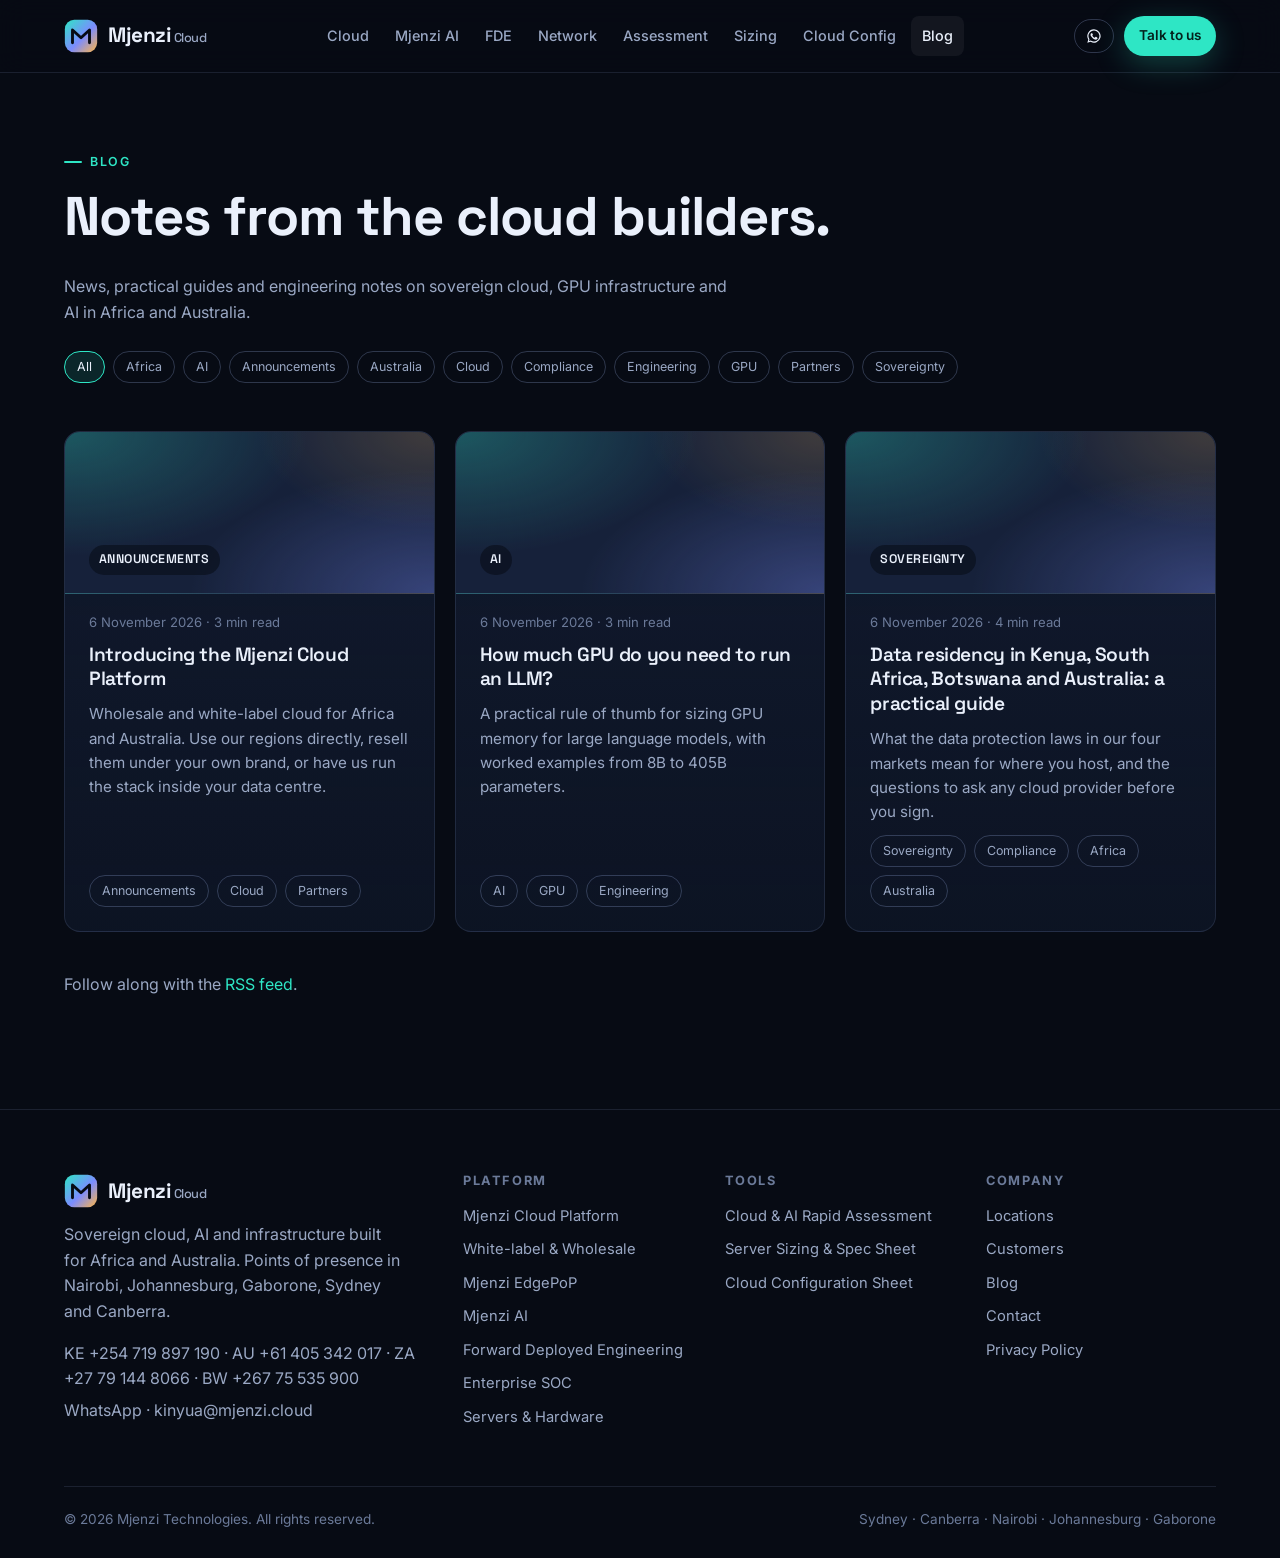
==== blog/index.html @ 6592f10e "Add Mjenzi Cloud Platform page (white-label, wholesale, EdgePoP) and Markdown blog with 3 posts, RSS" ====
<!doctype html>
<html lang="en">
<head>
  <meta charset="utf-8">
  <meta name="viewport" content="width=device-width, initial-scale=1">
  <title>Blog — Mjenzi Cloud</title>
  <meta name="description" content="News, guides and engineering notes on cloud, GPU and AI infrastructure in Africa and Australia.">
  <link rel="icon" href="/assets/favicon.svg" type="image/svg+xml">
  <link rel="canonical" href="https://mjenzi.cloud/blog/">
  <link rel="alternate" type="application/rss+xml" title="Mjenzi Cloud blog" href="/blog/feed.xml">
  <meta property="og:type" content="website">
  <meta property="og:title" content="Blog — Mjenzi Cloud">
  <meta property="og:description" content="News, guides and engineering notes on cloud, GPU and AI infrastructure in Africa and Australia.">
  <meta property="og:url" content="https://mjenzi.cloud/blog/">
  <meta name="twitter:card" content="summary_large_image">
  <link rel="preconnect" href="https://fonts.googleapis.com">
  <link rel="preconnect" href="https://fonts.gstatic.com" crossorigin>
  <link href="https://fonts.googleapis.com/css2?family=Inter:wght@400;500;600;700&family=Space+Grotesk:wght@500;600;700&display=swap" rel="stylesheet">
  <link rel="stylesheet" href="/assets/styles.css?v=20261106b">
</head>
<body data-page="blog">
<section class="tool-hero">
  <div class="wrap">
    <div class="eyebrow">Blog</div>
    <h1 style="font-size:clamp(2.2rem,5vw,3.4rem)">Notes from the cloud builders.</h1>
    <p style="max-width:680px">News, practical guides and engineering notes on sovereign cloud, GPU infrastructure and AI in Africa and Australia.</p>
    <div class="tchips filters" role="group" aria-label="Filter by topic"><button class="tchip active" data-tag="">All</button><button class="tchip" data-tag="africa">Africa</button><button class="tchip" data-tag="ai">AI</button><button class="tchip" data-tag="announcements">Announcements</button><button class="tchip" data-tag="australia">Australia</button><button class="tchip" data-tag="cloud">Cloud</button><button class="tchip" data-tag="compliance">Compliance</button><button class="tchip" data-tag="engineering">Engineering</button><button class="tchip" data-tag="gpu">GPU</button><button class="tchip" data-tag="partners">Partners</button><button class="tchip" data-tag="sovereignty">Sovereignty</button></div>
  </div>
</section>
<section style="padding-top:12px">
  <div class="wrap">
    <div class="grid g3 post-grid" id="posts">
      <a class="card post-card reveal" href="/blog/introducing-mjenzi-cloud-platform.html" data-tags="announcements cloud partners">
        <div class="post-cover gen" aria-hidden="true"><span>Announcements</span></div>
        <div class="post-meta"><time datetime="2026-11-06">6 November 2026</time> · 3 min read</div>
        <h3>Introducing the Mjenzi Cloud Platform</h3>
        <p>Wholesale and white-label cloud for Africa and Australia. Use our regions directly, resell them under your own brand, or have us run the stack inside your data centre.</p>
        <div class="tchips"><span class="tchip">Announcements</span><span class="tchip">Cloud</span><span class="tchip">Partners</span></div>
      </a>
      <a class="card post-card reveal" href="/blog/how-much-gpu-do-you-need-to-run-an-llm.html" data-tags="ai gpu engineering">
        <div class="post-cover gen" aria-hidden="true"><span>AI</span></div>
        <div class="post-meta"><time datetime="2026-11-06">6 November 2026</time> · 3 min read</div>
        <h3>How much GPU do you need to run an LLM?</h3>
        <p>A practical rule of thumb for sizing GPU memory for large language models, with worked examples from 8B to 405B parameters.</p>
        <div class="tchips"><span class="tchip">AI</span><span class="tchip">GPU</span><span class="tchip">Engineering</span></div>
      </a>
      <a class="card post-card reveal" href="/blog/data-residency-kenya-south-africa-botswana-australia.html" data-tags="sovereignty compliance africa australia">
        <div class="post-cover gen" aria-hidden="true"><span>Sovereignty</span></div>
        <div class="post-meta"><time datetime="2026-11-06">6 November 2026</time> · 4 min read</div>
        <h3>Data residency in Kenya, South Africa, Botswana and Australia: a practical guide</h3>
        <p>What the data protection laws in our four markets mean for where you host, and the questions to ask any cloud provider before you sign.</p>
        <div class="tchips"><span class="tchip">Sovereignty</span><span class="tchip">Compliance</span><span class="tchip">Africa</span><span class="tchip">Australia</span></div>
      </a>
    </div>
    <p class="empty" id="empty" hidden>No posts with that tag yet.</p>
    <p style="margin-top:40px;color:var(--muted)">Follow along with the <a href="/blog/feed.xml" style="color:var(--accent)">RSS feed</a>.</p>
  </div>
</section>
<script>
  (function () {
    const btns = document.querySelectorAll(".filters .tchip"), cards = document.querySelectorAll("#posts .post-card");
    function apply(tag) {
      let shown = 0;
      cards.forEach((c) => { const ok = !tag || c.dataset.tags.split(" ").includes(tag); c.hidden = !ok; if (ok) { shown++; c.classList.add("in"); } });
      btns.forEach((b) => b.classList.toggle("active", b.dataset.tag === tag));
      document.getElementById("empty").hidden = shown > 0;
    }
    btns.forEach((b) => b.addEventListener("click", () => {
      const tag = b.dataset.tag; apply(tag);
      history.replaceState(null, "", tag ? "?tag=" + tag : location.pathname);
    }));
    apply(new URLSearchParams(location.search).get("tag") || "");
  })();
</script>
<script src="/assets/common.js?v=20261106b"></script>
</body>
</html>
---- assets/styles.css ----
/* Mjenzi Cloud — shared styles */
:root {
  --bg: #070b14;
  --bg-2: #0c1322;
  --surface: #111a2e;
  --surface-2: #16213a;
  --line: rgba(148, 170, 220, 0.14);
  --line-strong: rgba(148, 170, 220, 0.28);
  --text: #eaf0fb;
  --muted: #9aa8c4;
  --faint: #6b7a99;
  --accent: #2ee6c5;      /* teal — cloud */
  --accent-2: #ffb547;    /* sun amber — Africa / Australia */
  --accent-3: #7b8cff;    /* AI violet */
  --danger: #ff6b6b;
  --ok: #3ddc84;
  --radius: 16px;
  --radius-sm: 10px;
  --shadow: 0 20px 60px rgba(0, 0, 0, 0.45);
  --font: "Inter", system-ui, -apple-system, Segoe UI, Roboto, sans-serif;
  --display: "Space Grotesk", "Inter", system-ui, sans-serif;
  --max: 1200px;
}

* { box-sizing: border-box; }
html { scroll-behavior: smooth; }
body {
  margin: 0;
  background: var(--bg);
  color: var(--text);
  font-family: var(--font);
  font-size: 16px;
  line-height: 1.6;
  -webkit-font-smoothing: antialiased;
  overflow-x: hidden;
}
img, svg { max-width: 100%; display: block; }
a { color: inherit; text-decoration: none; }
h1, h2, h3, h4 { font-family: var(--display); line-height: 1.12; margin: 0 0 .5em; letter-spacing: -0.02em; }
h1 { font-size: clamp(2.4rem, 5.6vw, 4.4rem); font-weight: 700; }
h2 { font-size: clamp(1.8rem, 3.6vw, 2.8rem); font-weight: 700; }
h3 { font-size: 1.25rem; font-weight: 600; }
p { margin: 0 0 1em; color: var(--muted); }
.wrap { max-width: var(--max); margin: 0 auto; padding: 0 24px; }
@media (max-width: 600px) { .wrap { padding: 0 16px; } }

.grad { background: linear-gradient(100deg, var(--accent) 0%, var(--accent-3) 50%, var(--accent-2) 100%); -webkit-background-clip: text; background-clip: text; color: transparent; }
.eyebrow { display: inline-flex; align-items: center; gap: 8px; font-size: .78rem; font-weight: 600; letter-spacing: .14em; text-transform: uppercase; color: var(--accent); margin-bottom: 14px; }
.eyebrow::before { content: ""; width: 18px; height: 2px; background: currentColor; border-radius: 2px; }

/* Buttons */
.btn { display: inline-flex; align-items: center; justify-content: center; gap: 8px; padding: 12px 22px; border-radius: 999px; font-weight: 600; font-size: .95rem; border: 1px solid transparent; cursor: pointer; transition: transform .15s ease, background .2s, border-color .2s, box-shadow .2s; font-family: var(--font); }
.btn:hover { transform: translateY(-1px); }
.btn-primary { background: var(--accent); color: #04221c; box-shadow: 0 8px 30px rgba(46, 230, 197, .25); }
.btn-primary:hover { box-shadow: 0 10px 40px rgba(46, 230, 197, .4); }
.btn-ghost { background: transparent; color: var(--text); border-color: var(--line-strong); }
.btn-ghost:hover { border-color: var(--accent); color: var(--accent); }
.btn-sm { padding: 8px 14px; font-size: .85rem; }

/* Header */
.site-header { position: sticky; top: 0; z-index: 50; backdrop-filter: blur(14px); background: rgba(7, 11, 20, .72); border-bottom: 1px solid var(--line); }
.nav { display: flex; align-items: center; justify-content: space-between; height: 72px; gap: 20px; }
.logo { display: flex; align-items: center; gap: 10px; font-family: var(--display); font-weight: 700; font-size: 1.3rem; letter-spacing: -0.02em; }
.logo-mark { width: 34px; height: 34px; }
.logo small { font-weight: 500; color: var(--muted); font-size: .8rem; margin-left: 2px; }
.nav-links { display: flex; align-items: center; gap: 4px; }
.nav-links a { padding: 8px 11px; border-radius: 8px; color: var(--muted); font-size: .9rem; font-weight: 500; white-space: nowrap; }
.nav-cta .btn { white-space: nowrap; }
.btn-wa { gap: 7px; }
@media (max-width: 400px) { .logo small { display: none; } .nav-cta { gap: 6px; } .nav-cta .btn-primary { padding-left: 12px; padding-right: 12px; } }
@media (max-width: 340px) { .site-header .logo span { display: none; } }
.btn-wa svg { flex: none; }
@media (max-width: 1280px) { .btn-wa span { display: none; } .btn-wa { padding-left: 11px; padding-right: 11px; } }
.nav-links a:hover, .nav-links a.active { color: var(--text); background: rgba(255,255,255,.05); }
.nav-cta { display: flex; gap: 10px; align-items: center; }
.menu-btn { display: none; background: none; border: 1px solid var(--line-strong); color: var(--text); border-radius: 8px; padding: 8px 10px; cursor: pointer; }
@media (max-width: 960px) {
  .nav-links { display: none; position: absolute; top: 72px; left: 0; right: 0; flex-direction: column; align-items: stretch; background: var(--bg-2); border-bottom: 1px solid var(--line); padding: 12px 16px 20px; }
  .nav-links.open { display: flex; }
  .menu-btn { display: inline-flex; }
}

/* Sections */
section { padding: 96px 0; position: relative; }
@media (max-width: 700px) { section { padding: 64px 0; } }
.section-head { max-width: 720px; margin-bottom: 48px; }
.section-head.center { margin-left: auto; margin-right: auto; text-align: center; }
.section-head.center .eyebrow { justify-content: center; }
.alt { background: var(--bg-2); border-top: 1px solid var(--line); border-bottom: 1px solid var(--line); }

/* Cards */
.grid { display: grid; gap: 20px; }
.g2 { grid-template-columns: repeat(2, 1fr); }
.g3 { grid-template-columns: repeat(3, 1fr); }
.g4 { grid-template-columns: repeat(4, 1fr); }
@media (max-width: 960px) { .g3, .g4 { grid-template-columns: repeat(2, 1fr); } }
@media (max-width: 640px) { .g2, .g3, .g4 { grid-template-columns: 1fr; } }
.card { background: linear-gradient(180deg, var(--surface) 0%, rgba(17, 26, 46, .6) 100%); border: 1px solid var(--line); border-radius: var(--radius); padding: 28px; position: relative; overflow: hidden; transition: border-color .2s, transform .2s; }
.card:hover { border-color: var(--line-strong); }
.card .icon { width: 44px; height: 44px; border-radius: 12px; display: grid; place-items: center; margin-bottom: 18px; background: rgba(46, 230, 197, .1); color: var(--accent); }
.card .icon svg { width: 22px; height: 22px; }
.card ul { margin: 0; padding-left: 18px; color: var(--muted); font-size: .93rem; }
.card ul li { margin-bottom: 4px; }
.tag { display: inline-block; font-size: .72rem; font-weight: 600; letter-spacing: .06em; text-transform: uppercase; padding: 4px 10px; border-radius: 999px; background: rgba(255, 181, 71, .12); color: var(--accent-2); margin-bottom: 14px; }
.tag.ai { background: rgba(123, 140, 255, .14); color: var(--accent-3); }
.tag.teal { background: rgba(46, 230, 197, .12); color: var(--accent); }

/* Forms */
label { display: block; font-size: .85rem; font-weight: 500; color: var(--muted); margin-bottom: 6px; }
input, select, textarea { width: 100%; background: var(--bg); color: var(--text); border: 1px solid var(--line-strong); border-radius: var(--radius-sm); padding: 11px 13px; font: inherit; font-size: .95rem; transition: border-color .2s, box-shadow .2s; }
input:focus, select:focus, textarea:focus { outline: none; border-color: var(--accent); box-shadow: 0 0 0 3px rgba(46, 230, 197, .15); }
.field { margin-bottom: 16px; }
.field-row { display: grid; grid-template-columns: 1fr 1fr; gap: 14px; }
@media (max-width: 560px) { .field-row { grid-template-columns: 1fr; } }
.hint { font-size: .78rem; color: var(--faint); margin-top: 4px; }

/* Footer */
.site-footer { border-top: 1px solid var(--line); padding: 64px 0 28px; background: var(--bg); }
.footer-grid { display: grid; grid-template-columns: 1.6fr 1fr 1fr 1fr; gap: 32px; }
@media (max-width: 860px) { .footer-grid { grid-template-columns: 1fr 1fr; } }
@media (max-width: 520px) { .footer-grid { grid-template-columns: 1fr; } }
.site-footer h4 { font-size: .8rem; letter-spacing: .12em; text-transform: uppercase; color: var(--faint); margin-bottom: 14px; font-family: var(--font); }
.site-footer ul { list-style: none; margin: 0; padding: 0; }
.site-footer li { margin-bottom: 8px; }
.site-footer li a { color: var(--muted); font-size: .92rem; }
.site-footer li a:hover { color: var(--accent); }
.footer-bottom { margin-top: 48px; padding-top: 22px; border-top: 1px solid var(--line); display: flex; justify-content: space-between; flex-wrap: wrap; gap: 12px; font-size: .85rem; color: var(--faint); }

/* Tool pages */
.tool-hero { padding: 72px 0 36px; }
.tool-layout { display: grid; grid-template-columns: 1.1fr .9fr; gap: 28px; align-items: start; }
@media (max-width: 980px) { .tool-layout { grid-template-columns: 1fr; } }
.sticky { position: sticky; top: 92px; }
@media (max-width: 980px) { .sticky { position: static; } }
.panel { background: var(--surface); border: 1px solid var(--line); border-radius: var(--radius); padding: 24px; }
.panel + .panel { margin-top: 20px; }
.panel h3 { display: flex; align-items: center; gap: 10px; }
.step-num { width: 26px; height: 26px; border-radius: 50%; background: rgba(46,230,197,.14); color: var(--accent); display: inline-grid; place-items: center; font-size: .8rem; font-weight: 700; font-family: var(--font); flex-shrink: 0; }
.kpis { display: grid; grid-template-columns: repeat(2, 1fr); gap: 12px; margin-bottom: 18px; }
.kpi { background: var(--bg); border: 1px solid var(--line); border-radius: var(--radius-sm); padding: 14px; }
.kpi .v { font-family: var(--display); font-size: 1.6rem; font-weight: 700; color: var(--text); line-height: 1.1; }
.kpi .l { font-size: .75rem; color: var(--faint); text-transform: uppercase; letter-spacing: .08em; margin-top: 4px; }
table.sheet { width: 100%; border-collapse: collapse; font-size: .88rem; }
table.sheet th, table.sheet td { text-align: left; padding: 9px 8px; border-bottom: 1px solid var(--line); vertical-align: top; }
table.sheet th { color: var(--faint); font-weight: 600; font-size: .72rem; text-transform: uppercase; letter-spacing: .08em; }
table.sheet td.num, table.sheet th.num { text-align: right; font-variant-numeric: tabular-nums; white-space: nowrap; }
.table-scroll { overflow-x: auto; }
.chip-group { display: flex; flex-wrap: wrap; gap: 8px; }
.chip { position: relative; }
.chip input { position: absolute; opacity: 0; pointer-events: none; }
.chip span { display: inline-block; padding: 8px 14px; border: 1px solid var(--line-strong); border-radius: 999px; font-size: .88rem; color: var(--muted); cursor: pointer; transition: all .15s; }
.chip input:checked + span { background: rgba(46,230,197,.12); border-color: var(--accent); color: var(--text); }
.chip input:focus-visible + span { box-shadow: 0 0 0 3px rgba(46,230,197,.3); }
.note { font-size: .8rem; color: var(--faint); border-left: 2px solid var(--accent-2); padding-left: 10px; margin-top: 14px; }
.actions { display: flex; gap: 10px; flex-wrap: wrap; margin-top: 18px; }
.print-only { display: none; }

/* Blog */
.tchips { display: flex; flex-wrap: wrap; gap: 8px; }
.tchip { display: inline-block; padding: 5px 12px; border: 1px solid var(--line-strong); border-radius: 999px; font-size: .78rem; color: var(--muted); background: none; font: inherit; font-size: .78rem; cursor: pointer; }
a.tchip:hover, button.tchip:hover { color: var(--text); border-color: var(--accent); }
.tchip.active { background: rgba(46,230,197,.12); border-color: var(--accent); color: var(--text); }
.filters { margin-top: 26px; }
.post-grid { align-items: stretch; }
.post-card { display: flex; flex-direction: column; gap: 10px; padding: 0 0 24px; color: inherit; }
.post-card[hidden] { display: none; }
.post-card:hover { transform: translateY(-3px); border-color: var(--accent); }
.post-card > :not(.post-cover) { margin-left: 24px; margin-right: 24px; }
.post-card h3 { margin: 0; font-size: 1.2rem; line-height: 1.3; }
.post-card p { margin: 0; color: var(--muted); font-size: .95rem; flex: 1; }
.post-cover { width: 100%; aspect-ratio: 16/7; object-fit: cover; display: block; border-bottom: 1px solid var(--line); margin-bottom: 8px; }
.post-cover.gen { display: grid; place-items: end start; padding: 18px 24px; background: radial-gradient(120% 140% at 0% 0%, rgba(46,230,197,.28), transparent 55%), radial-gradient(120% 140% at 100% 100%, rgba(123,140,255,.32), transparent 55%), radial-gradient(80% 100% at 100% 0%, rgba(255,181,71,.18), transparent 60%), var(--surface-2); }
.post-cover.gen span { font-family: var(--display); font-weight: 600; letter-spacing: .04em; text-transform: uppercase; font-size: .78rem; color: var(--text); background: rgba(7,11,20,.55); padding: 5px 10px; border-radius: 999px; }
.post-meta { color: var(--faint); font-size: .82rem; }
.empty { color: var(--muted); }
.post-head { padding-top: 64px; padding-bottom: 28px; }
.post-head > * { max-width: 860px; }
.post-head .back { color: var(--muted); font-size: .9rem; display: inline-block; margin-bottom: 22px; }
.post-head .back:hover { color: var(--accent); }
.post-head h1 { font-size: clamp(2rem, 4.6vw, 3.2rem); line-height: 1.12; margin: 16px 0 14px; }
.post-lede { font-size: 1.15rem; color: #b9c5dd; margin: 0 0 16px; }
.post-layout { display: grid; grid-template-columns: minmax(0, 760px) 220px; gap: 56px; align-items: start; padding-bottom: 80px; }
.toc { position: sticky; top: 96px; display: flex; flex-direction: column; gap: 8px; font-size: .88rem; border-left: 1px solid var(--line); padding-left: 18px; }
.toc b { font-size: .72rem; letter-spacing: .12em; text-transform: uppercase; color: var(--faint); margin-bottom: 4px; }
.toc a { color: var(--muted); }
.toc a:hover { color: var(--accent); }
.prose { font-size: 1.06rem; line-height: 1.75; color: #c9d3e8; min-width: 0; }
.prose h2 { font-size: 1.6rem; margin: 2.1em 0 .6em; color: var(--text); scroll-margin-top: 90px; }
.prose h3 { font-size: 1.22rem; margin: 1.7em 0 .5em; color: var(--text); scroll-margin-top: 90px; }
.prose p, .prose ul, .prose ol { margin: 0 0 1.15em; }
.prose ul, .prose ol { padding-left: 1.3em; }
.prose li { margin-bottom: .4em; }
.prose a { color: var(--accent); text-decoration: underline; text-underline-offset: 3px; }
.prose strong { color: var(--text); }
.prose code { font-family: ui-monospace, SFMono-Regular, Menlo, monospace; font-size: .88em; background: rgba(255,255,255,.06); border: 1px solid var(--line); border-radius: 6px; padding: 1px 6px; }
.prose pre { background: var(--surface); border: 1px solid var(--line); border-radius: var(--radius-sm); padding: 16px 18px; overflow-x: auto; margin: 0 0 1.3em; }
.prose pre code { background: none; border: 0; padding: 0; font-size: .9rem; }
.prose blockquote { margin: 1.4em 0; padding: 14px 20px; border-left: 3px solid var(--accent); background: rgba(46,230,197,.06); border-radius: 0 var(--radius-sm) var(--radius-sm) 0; }
.prose blockquote p:last-child { margin-bottom: 0; }
.prose img { max-width: 100%; border-radius: var(--radius-sm); }
.prose hr { border: 0; border-top: 1px solid var(--line); margin: 2em 0; }
.table-wrap { overflow-x: auto; margin: 0 0 1.4em; border: 1px solid var(--line); border-radius: var(--radius-sm); }
.prose table { width: 100%; border-collapse: collapse; font-size: .92rem; }
.prose th, .prose td { text-align: left; padding: 10px 14px; border-bottom: 1px solid var(--line); vertical-align: top; }
.prose th { color: var(--faint); font-weight: 600; font-size: .74rem; text-transform: uppercase; letter-spacing: .08em; background: rgba(255,255,255,.02); }
.prose tr:last-child td { border-bottom: 0; }
.post-cta { margin: 2.4em 0 1.6em; padding: 24px; border: 1px solid var(--line-strong); border-radius: var(--radius); background: linear-gradient(135deg, rgba(46,230,197,.08), rgba(123,140,255,.08)); display: grid; gap: 6px; }
.post-cta b { color: var(--text); font-family: var(--display); font-size: 1.15rem; }
.post-cta span { color: var(--muted); font-size: .95rem; }
.post-cta .actions { margin-top: 10px; }
.post-cta a { text-decoration: none; }
.share { display: flex; flex-wrap: wrap; gap: 14px; align-items: center; font-size: .9rem; color: var(--faint); }
.share a { color: var(--muted); text-decoration: none; }
.share a:hover { color: var(--accent); }
.post-nav { display: grid; grid-template-columns: 1fr 1fr; gap: 16px; margin-top: 32px; padding-top: 24px; border-top: 1px solid var(--line); }
.post-nav a { color: var(--text); text-decoration: none; font-size: .95rem; line-height: 1.4; }
.post-nav a small { display: block; color: var(--faint); font-size: .78rem; margin-bottom: 4px; }
.post-nav a.next { text-align: right; grid-column: 2; }
.post-nav a:hover { color: var(--accent); }
@media (max-width: 1000px) { .post-layout { grid-template-columns: 1fr; } .toc { display: none; } }
@media (max-width: 600px) { .post-nav { grid-template-columns: 1fr; } .post-nav a.next { grid-column: 1; text-align: left; } .prose { font-size: 1rem; } }

@media print {
  body { background: #fff; color: #111; font-size: 11pt; }
  .site-header, .site-footer, .no-print, .tool-hero .btn { display: none !important; }
  .print-only { display: block; }
  .tool-layout { display: block; }
  .panel, .card, .kpi { background: #fff !important; border-color: #ccc !important; color: #111; box-shadow: none; break-inside: avoid; }
  p, label, .hint, .kpi .l, table.sheet th { color: #444 !important; }
  .kpi .v, h1, h2, h3 { color: #111 !important; }
  .grad { color: #111 !important; background: none; }
  table.sheet th, table.sheet td { border-color: #ccc; color: #111; }
  section, .tool-hero { padding: 12px 0; }
}

/* Form status + lead dialog */
.form-status { font-size: .9rem; margin: 12px 0 0; min-height: 1.2em; }
.form-status.ok { color: var(--ok); }
.form-status.err { color: var(--accent-2); }
.form-status a { color: var(--accent); text-decoration: underline; }
.hp { position: absolute; left: -9999px; width: 1px; height: 1px; overflow: hidden; }
.lead-dlg { width: min(560px, calc(100vw - 32px)); max-height: calc(100vh - 32px); padding: 0; border: 1px solid var(--line-strong); border-radius: var(--radius); background: var(--surface); color: var(--text); box-shadow: var(--shadow); }
.lead-dlg::backdrop { background: rgba(3, 6, 12, .72); backdrop-filter: blur(4px); }
.lead-form { padding: 26px; position: relative; }
.lead-form h3 { margin-right: 30px; }
.dlg-x { position: absolute; top: 16px; right: 16px; background: none; border: 0; color: var(--faint); font-size: 1rem; cursor: pointer; padding: 6px; }
.dlg-x:hover { color: var(--text); }

/* Reveal animation */
.reveal { opacity: 0; transform: translateY(18px); transition: opacity .7s ease, transform .7s ease; }
.reveal.in { opacity: 1; transform: none; }
@media (prefers-reduced-motion: reduce) { .reveal { opacity: 1; transform: none; transition: none; } html { scroll-behavior: auto; } }
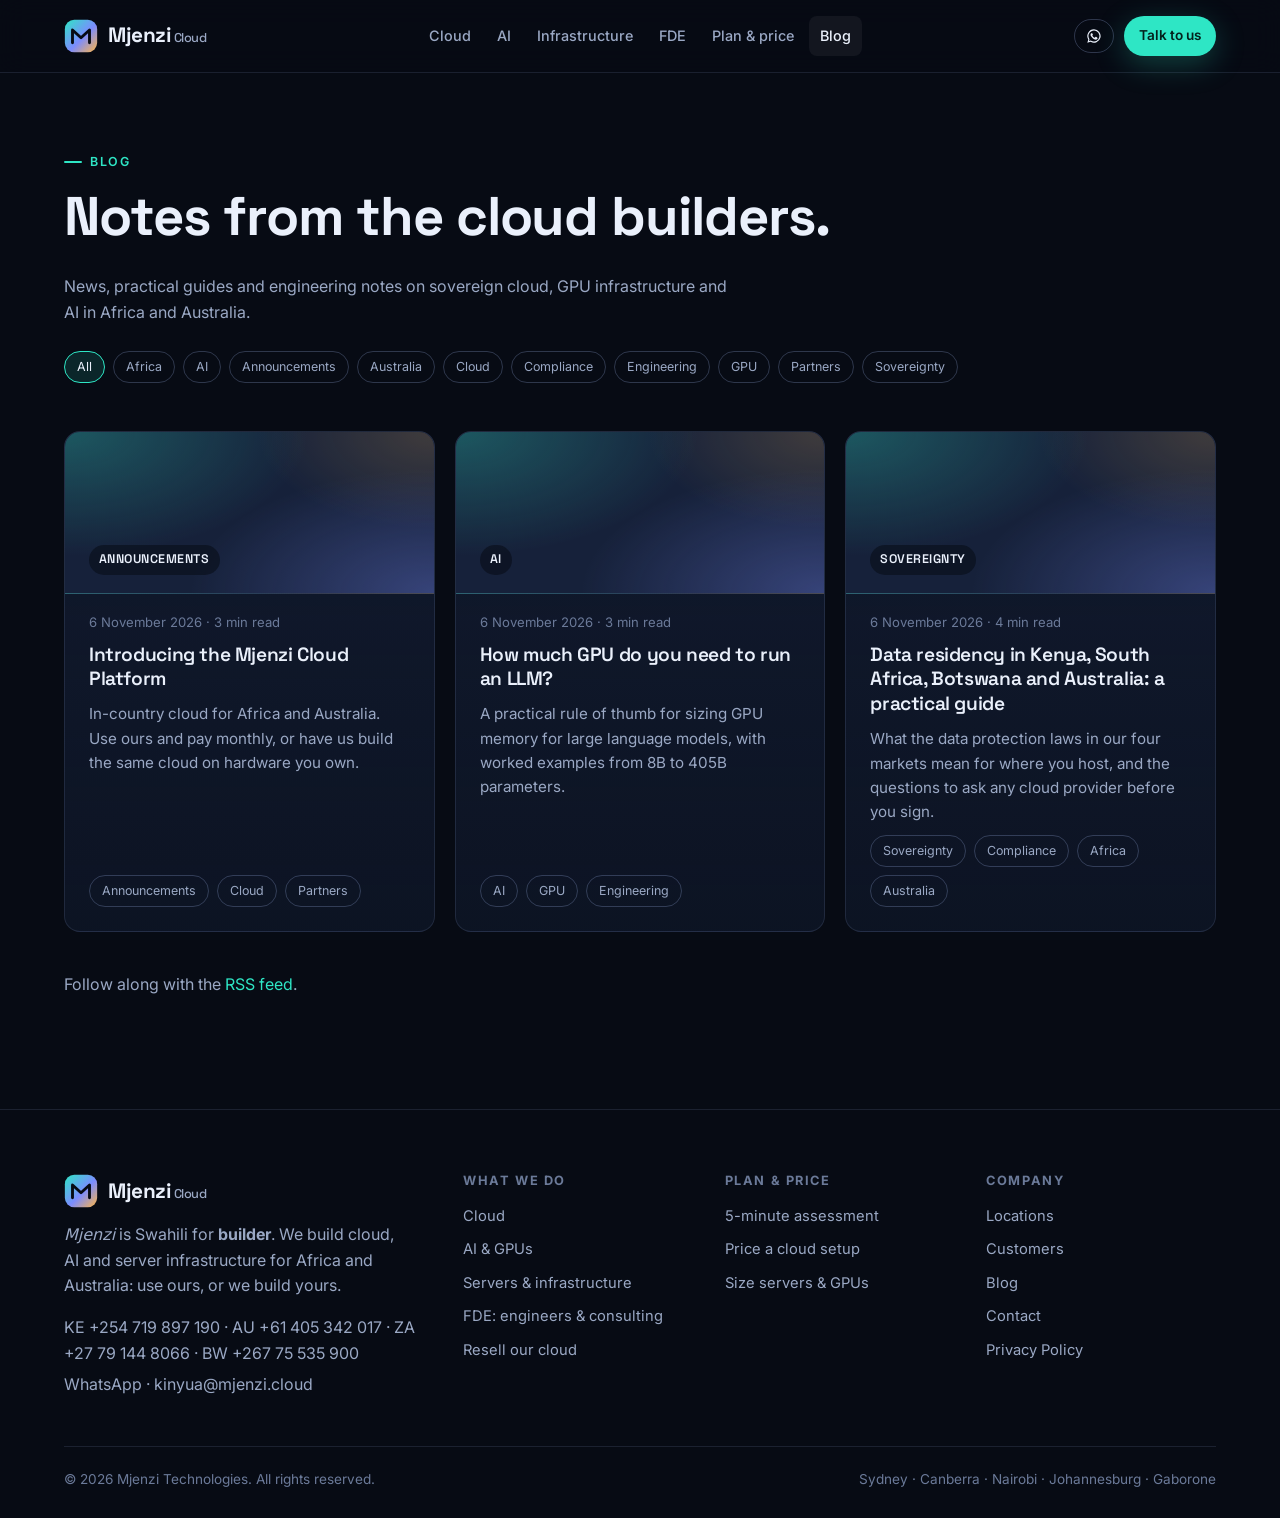
==== commit d10eef05: "Simplify site around Cloud, AI and Infrastructure: use ours (service) or build yours (hardware) - Ho" ====
--- a/blog/index.html
+++ b/blog/index.html
@@ -16,7 +16,7 @@
   <link rel="preconnect" href="https://fonts.googleapis.com">
   <link rel="preconnect" href="https://fonts.gstatic.com" crossorigin>
   <link href="https://fonts.googleapis.com/css2?family=Inter:wght@400;500;600;700&family=Space+Grotesk:wght@500;600;700&display=swap" rel="stylesheet">
-  <link rel="stylesheet" href="/assets/styles.css?v=20261106b">
+  <link rel="stylesheet" href="/assets/styles.css?v=20261107a">
 </head>
 <body data-page="blog">
 <section class="tool-hero">
@@ -34,7 +34,7 @@
         <div class="post-cover gen" aria-hidden="true"><span>Announcements</span></div>
         <div class="post-meta"><time datetime="2026-11-06">6 November 2026</time> · 3 min read</div>
         <h3>Introducing the Mjenzi Cloud Platform</h3>
-        <p>Wholesale and white-label cloud for Africa and Australia. Use our regions directly, resell them under your own brand, or have us run the stack inside your data centre.</p>
+        <p>In-country cloud for Africa and Australia. Use ours and pay monthly, or have us build the same cloud on hardware you own.</p>
         <div class="tchips"><span class="tchip">Announcements</span><span class="tchip">Cloud</span><span class="tchip">Partners</span></div>
       </a>
       <a class="card post-card reveal" href="/blog/how-much-gpu-do-you-need-to-run-an-llm.html" data-tags="ai gpu engineering">
@@ -72,6 +72,6 @@
     apply(new URLSearchParams(location.search).get("tag") || "");
   })();
 </script>
-<script src="/assets/common.js?v=20261106b"></script>
+<script src="/assets/common.js?v=20261107a"></script>
 </body>
 </html>
--- a/assets/styles.css
+++ b/assets/styles.css
@@ -220,6 +220,65 @@
 @media (max-width: 1000px) { .post-layout { grid-template-columns: 1fr; } .toc { display: none; } }
 @media (max-width: 600px) { .post-nav { grid-template-columns: 1fr; } .post-nav a.next { grid-column: 1; text-align: left; } .prose { font-size: 1rem; } }
 
+/* ---------- What we do: "Use ours" (service) vs "Build yours" (hardware) ---------- */
+.page-hero { padding: 92px 0 60px; position: relative; overflow: hidden; }
+.page-hero::before { content: ""; position: absolute; inset: -30% -10% auto auto; width: 720px; height: 720px; background: radial-gradient(closest-side, var(--hero-glow, rgba(46,230,197,.14)), transparent 70%); pointer-events: none; }
+.page-hero .wrap { position: relative; }
+.page-hero h1 { font-size: clamp(2.2rem, 5vw, 3.6rem); max-width: 880px; }
+.page-hero .lede { font-size: 1.15rem; color: #b9c5dd; max-width: 700px; }
+.page-hero .actions { margin-top: 28px; }
+.ways { display: grid; grid-template-columns: 1fr 1fr; gap: 20px; }
+.way { border: 1px solid var(--line); border-radius: var(--radius); padding: 28px; background: var(--surface); display: flex; flex-direction: column; }
+.way.svc { border-color: rgba(46,230,197,.35); background: linear-gradient(160deg, rgba(46,230,197,.09), var(--surface) 55%); }
+.way.hw { border-color: rgba(255,181,71,.35); background: linear-gradient(160deg, rgba(255,181,71,.09), var(--surface) 55%); }
+.way-label { display: inline-flex; gap: 8px; align-items: center; font-size: .74rem; font-weight: 700; letter-spacing: .1em; text-transform: uppercase; margin-bottom: 12px; color: var(--accent); }
+.hw .way-label, .cell.hw .way-label { color: var(--accent-2); }
+.way h3 { font-size: 1.45rem; margin-bottom: 8px; }
+.terms { display: flex; flex-wrap: wrap; gap: 8px; margin: 14px 0 18px; }
+.terms span { font-size: .8rem; padding: 4px 10px; border-radius: 999px; border: 1px solid var(--line-strong); color: var(--muted); }
+.way > .actions { margin-top: auto; padding-top: 22px; }
+.ticks { list-style: none; padding: 0; margin: 0; display: grid; gap: 10px; }
+.ticks li { padding-left: 26px; position: relative; color: #c9d3e8; font-size: .95rem; }
+.ticks li::before { content: "✓"; position: absolute; left: 0; color: var(--accent); font-weight: 700; }
+.hw .ticks li::before, .ticks.hw li::before { color: var(--accent-2); }
+.ticks b { color: var(--text); }
+.steps { display: grid; grid-template-columns: repeat(4, 1fr); gap: 16px; counter-reset: st; }
+.steps > div { border: 1px solid var(--line); border-radius: 14px; padding: 20px; background: rgba(255,255,255,.02); }
+.steps > div::before { counter-increment: st; content: counter(st); display: inline-grid; place-items: center; width: 30px; height: 30px; border-radius: 50%; background: rgba(46,230,197,.14); color: var(--accent); font-weight: 700; font-size: .85rem; margin-bottom: 12px; }
+.steps b { display: block; font-family: var(--display); margin-bottom: 4px; }
+.steps span { color: var(--muted); font-size: .92rem; }
+.cta-band { text-align: center; }
+.cta-band .actions { justify-content: center; }
+.offer-head, .offer-row { display: grid; grid-template-columns: .9fr 1.2fr 1.2fr; gap: 16px; }
+.offer-head { padding: 0 0 12px; }
+.offer-head div { font-size: .76rem; font-weight: 700; letter-spacing: .1em; text-transform: uppercase; color: var(--accent); padding-left: 4px; }
+.offer-head div:last-child { color: var(--accent-2); }
+.offer-head div small { display: block; text-transform: none; letter-spacing: 0; font-weight: 500; color: var(--faint); font-size: .82rem; margin-top: 2px; }
+.offer-row { margin-bottom: 16px; }
+.offer-row .what { padding: 22px 24px; border-radius: 14px; border: 1px solid var(--line); background: var(--surface); display: flex; flex-direction: column; }
+.offer-row .what h3 { font-size: 1.5rem; margin-bottom: 6px; }
+.offer-row .what p { font-size: .93rem; margin-bottom: 12px; }
+.offer-row .what a { margin-top: auto; font-weight: 600; font-size: .9rem; color: var(--accent); }
+.cell { padding: 20px 22px; border-radius: 14px; border: 1px solid rgba(46,230,197,.28); background: linear-gradient(160deg, rgba(46,230,197,.07), rgba(255,255,255,.01) 60%); }
+.cell.hw { border-color: rgba(255,181,71,.3); background: linear-gradient(160deg, rgba(255,181,71,.07), rgba(255,255,255,.01) 60%); }
+.cell b { display: block; font-family: var(--display); font-size: 1.05rem; margin-bottom: 4px; }
+.cell span { color: var(--muted); font-size: .92rem; }
+.cell .way-label { display: none; margin-bottom: 8px; color: var(--accent); font-size: .72rem; }
+.fde-band { display: grid; grid-template-columns: 1.3fr 1fr; gap: 28px; align-items: center; padding: 28px 30px; border-radius: var(--radius); border: 1px solid rgba(123,140,255,.4); background: linear-gradient(120deg, rgba(123,140,255,.12), var(--surface) 60%); }
+.fde-band h3 { font-size: 1.4rem; margin-bottom: 6px; }
+.fde-band p { margin: 0; }
+.fde-band .actions { justify-content: flex-end; margin: 0; }
+@media (max-width: 900px) {
+  .ways, .fde-band { grid-template-columns: 1fr; }
+  .fde-band .actions { justify-content: flex-start; }
+  .steps { grid-template-columns: 1fr 1fr; }
+  .offer-head { display: none; }
+  .offer-row { grid-template-columns: 1fr 1fr; }
+  .offer-row .what { grid-column: 1 / -1; }
+  .cell .way-label { display: inline-flex; }
+}
+@media (max-width: 560px) { .steps, .offer-row { grid-template-columns: 1fr; } .way, .fde-band { padding: 22px; } }
+
 @media print {
   body { background: #fff; color: #111; font-size: 11pt; }
   .site-header, .site-footer, .no-print, .tool-hero .btn { display: none !important; }
